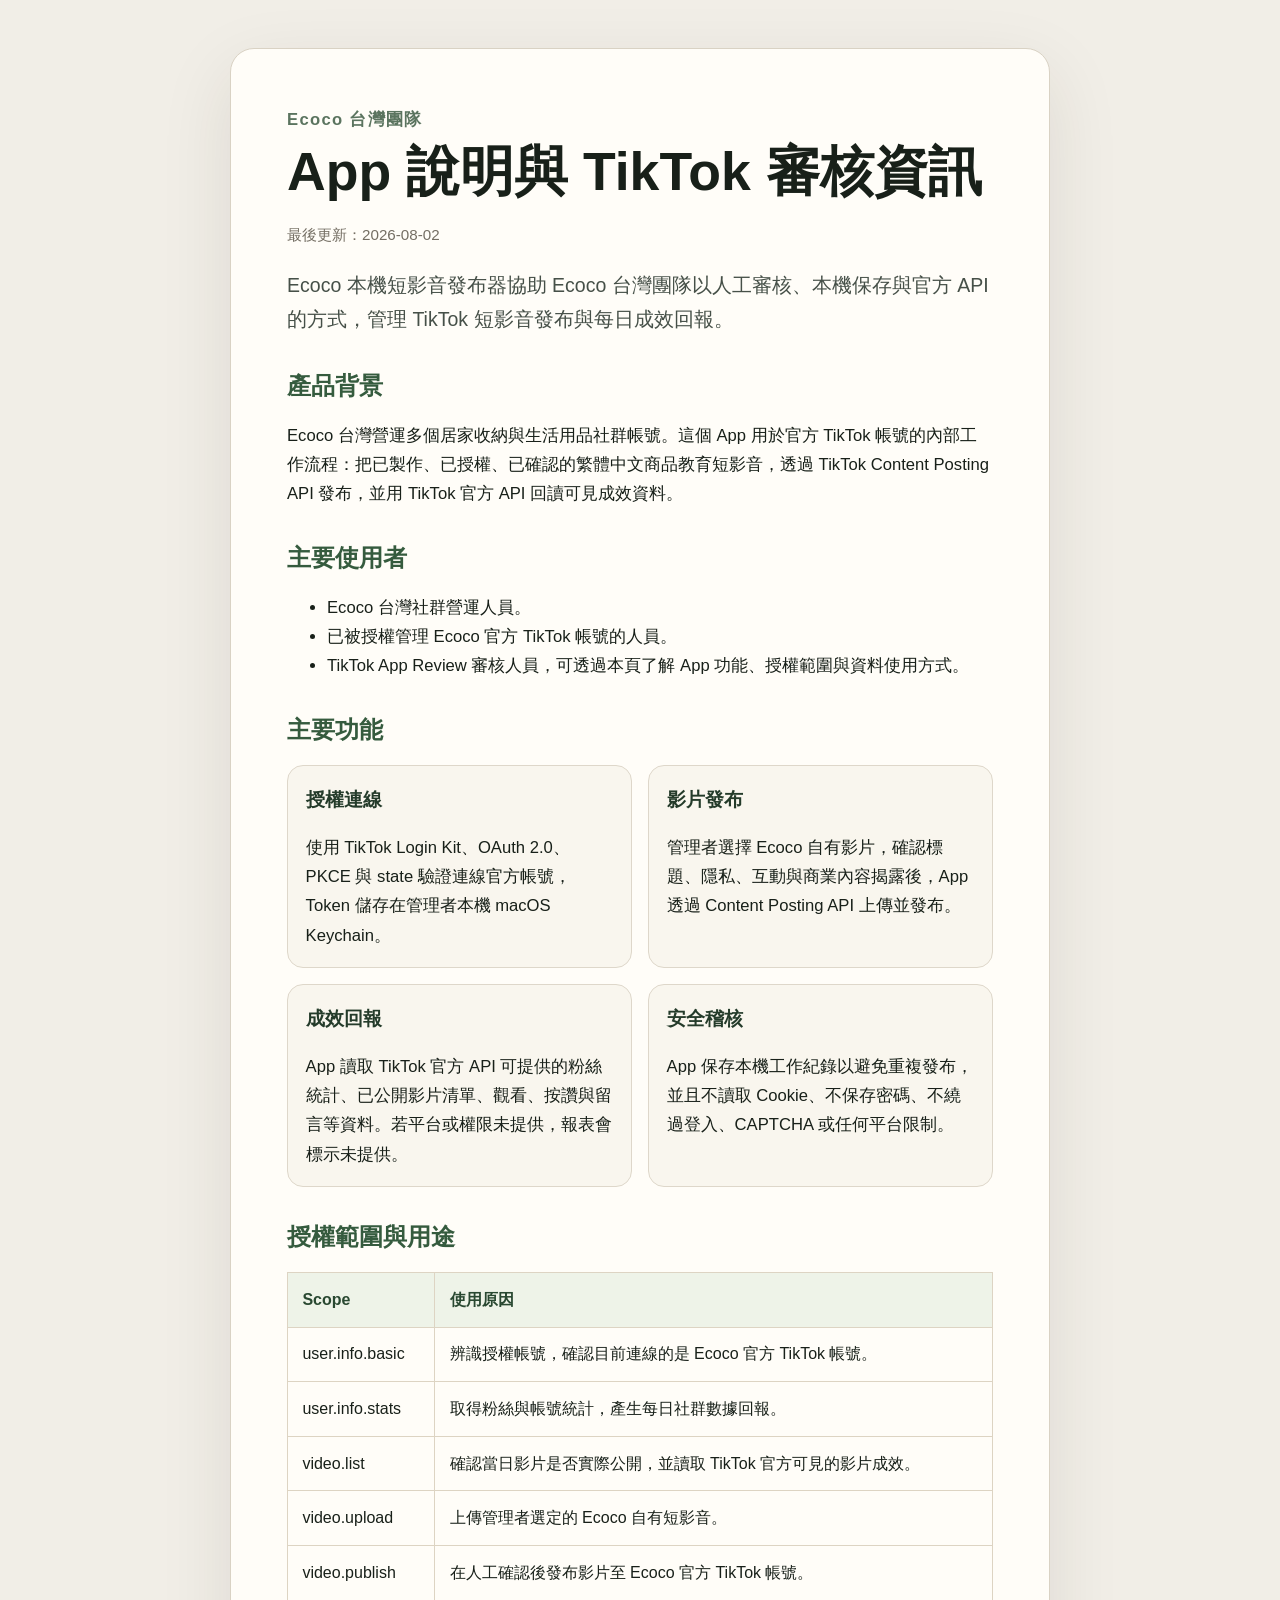
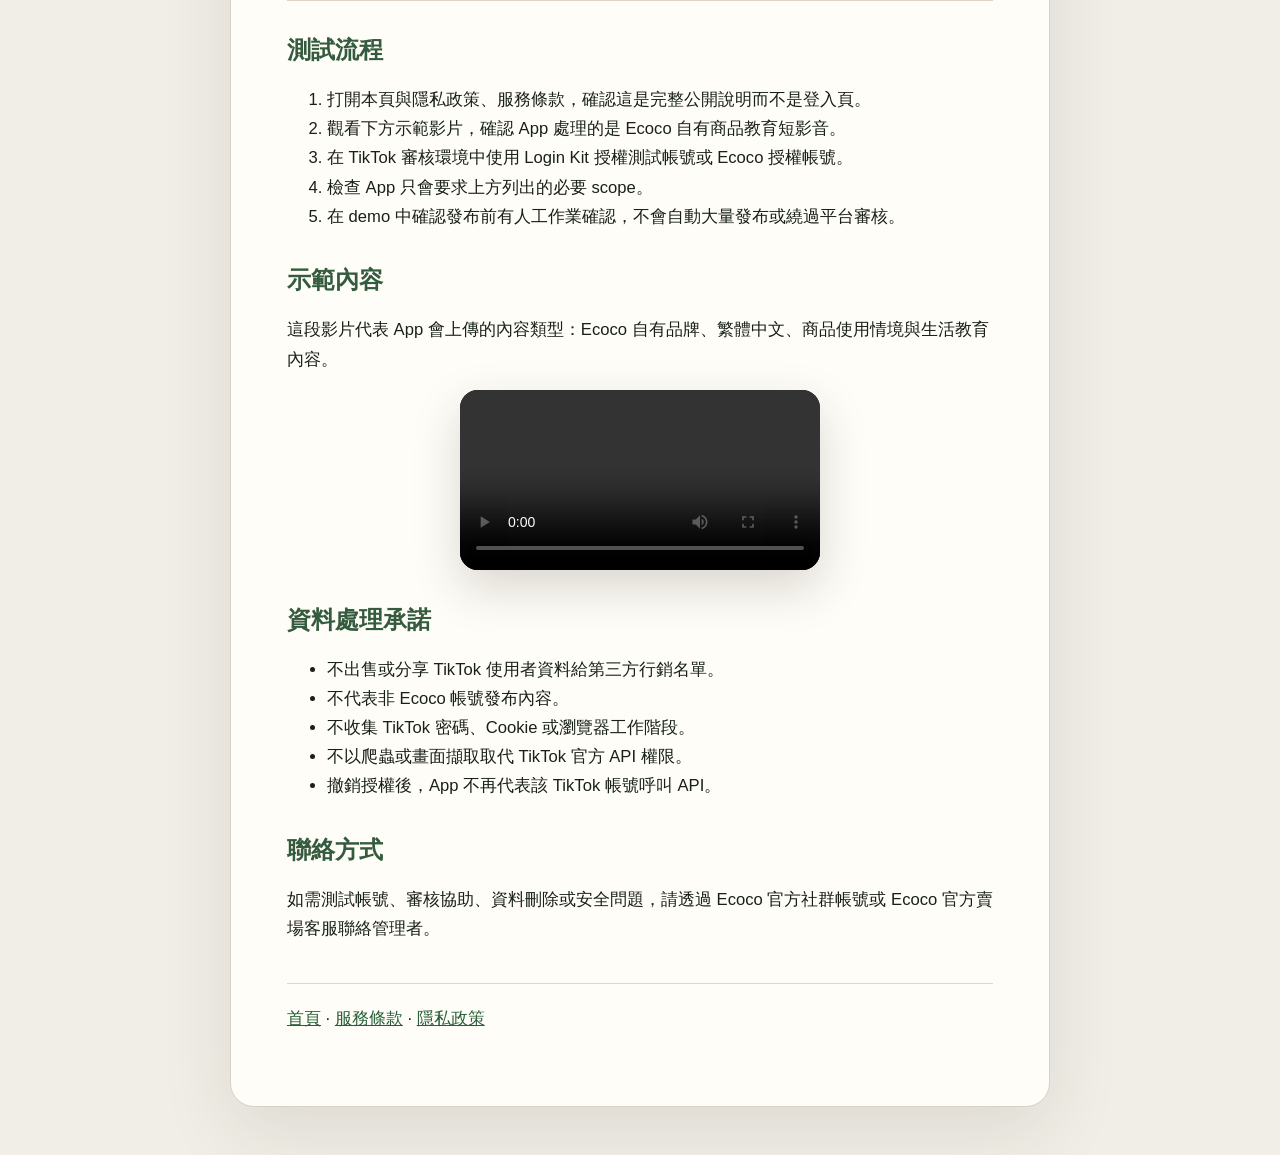
==== tiktok-app.html @ 6bdec1bf "Expand TikTok review website" ====
<!doctype html>
<html lang="zh-Hant">
<head>
  <meta charset="utf-8">
  <meta name="viewport" content="width=device-width, initial-scale=1">
  <title>Ecoco 本機短影音發布器｜App 說明</title>
  <link rel="stylesheet" href="legal.css">
</head>
<body>
  <main>
    <p class="eyebrow">Ecoco 台灣團隊</p>
    <h1>App 說明與 TikTok 審核資訊</h1>
    <p class="updated">最後更新：2026-08-02</p>
    <p class="lead">Ecoco 本機短影音發布器協助 Ecoco 台灣團隊以人工審核、本機保存與官方 API 的方式，管理 TikTok 短影音發布與每日成效回報。</p>

    <h2>產品背景</h2>
    <p>Ecoco 台灣營運多個居家收納與生活用品社群帳號。這個 App 用於官方 TikTok 帳號的內部工作流程：把已製作、已授權、已確認的繁體中文商品教育短影音，透過 TikTok Content Posting API 發布，並用 TikTok 官方 API 回讀可見成效資料。</p>

    <h2>主要使用者</h2>
    <ul>
      <li>Ecoco 台灣社群營運人員。</li>
      <li>已被授權管理 Ecoco 官方 TikTok 帳號的人員。</li>
      <li>TikTok App Review 審核人員，可透過本頁了解 App 功能、授權範圍與資料使用方式。</li>
    </ul>

    <h2>主要功能</h2>
    <div class="grid">
      <section class="card">
        <h3>授權連線</h3>
        <p>使用 TikTok Login Kit、OAuth 2.0、PKCE 與 state 驗證連線官方帳號，Token 儲存在管理者本機 macOS Keychain。</p>
      </section>
      <section class="card">
        <h3>影片發布</h3>
        <p>管理者選擇 Ecoco 自有影片，確認標題、隱私、互動與商業內容揭露後，App 透過 Content Posting API 上傳並發布。</p>
      </section>
      <section class="card">
        <h3>成效回報</h3>
        <p>App 讀取 TikTok 官方 API 可提供的粉絲統計、已公開影片清單、觀看、按讚與留言等資料。若平台或權限未提供，報表會標示未提供。</p>
      </section>
      <section class="card">
        <h3>安全稽核</h3>
        <p>App 保存本機工作紀錄以避免重複發布，並且不讀取 Cookie、不保存密碼、不繞過登入、CAPTCHA 或任何平台限制。</p>
      </section>
    </div>

    <h2>授權範圍與用途</h2>
    <table>
      <thead>
        <tr>
          <th>Scope</th>
          <th>使用原因</th>
        </tr>
      </thead>
      <tbody>
        <tr><td>user.info.basic</td><td>辨識授權帳號，確認目前連線的是 Ecoco 官方 TikTok 帳號。</td></tr>
        <tr><td>user.info.stats</td><td>取得粉絲與帳號統計，產生每日社群數據回報。</td></tr>
        <tr><td>video.list</td><td>確認當日影片是否實際公開，並讀取 TikTok 官方可見的影片成效。</td></tr>
        <tr><td>video.upload</td><td>上傳管理者選定的 Ecoco 自有短影音。</td></tr>
        <tr><td>video.publish</td><td>在人工確認後發布影片至 Ecoco 官方 TikTok 帳號。</td></tr>
      </tbody>
    </table>

    <h2>測試流程</h2>
    <ol>
      <li>打開本頁與隱私政策、服務條款，確認這是完整公開說明而不是登入頁。</li>
      <li>觀看下方示範影片，確認 App 處理的是 Ecoco 自有商品教育短影音。</li>
      <li>在 TikTok 審核環境中使用 Login Kit 授權測試帳號或 Ecoco 授權帳號。</li>
      <li>檢查 App 只會要求上方列出的必要 scope。</li>
      <li>在 demo 中確認發布前有人工作業確認，不會自動大量發布或繞過平台審核。</li>
    </ol>

    <h2>示範內容</h2>
    <p>這段影片代表 App 會上傳的內容類型：Ecoco 自有品牌、繁體中文、商品使用情境與生活教育內容。</p>
    <video class="demo-video" controls playsinline preload="metadata" src="media/E24235_traditional_9x16.mp4"></video>

    <h2>資料處理承諾</h2>
    <ul>
      <li>不出售或分享 TikTok 使用者資料給第三方行銷名單。</li>
      <li>不代表非 Ecoco 帳號發布內容。</li>
      <li>不收集 TikTok 密碼、Cookie 或瀏覽器工作階段。</li>
      <li>不以爬蟲或畫面擷取取代 TikTok 官方 API 權限。</li>
      <li>撤銷授權後，App 不再代表該 TikTok 帳號呼叫 API。</li>
    </ul>

    <h2>聯絡方式</h2>
    <p>如需測試帳號、審核協助、資料刪除或安全問題，請透過 Ecoco 官方社群帳號或 Ecoco 官方賣場客服聯絡管理者。</p>

    <p class="footer"><a href="index.html">首頁</a> · <a href="tiktok-terms.html">服務條款</a> · <a href="tiktok-privacy-policy.html">隱私政策</a></p>
  </main>
</body>
</html>
---- legal.css ----
:root {
  color: #182019;
  background: #f1eee7;
  font-family: -apple-system, BlinkMacSystemFont, "PingFang TC", "Noto Sans TC", sans-serif;
  line-height: 1.75;
}

* { box-sizing: border-box; }

body {
  margin: 0;
  padding: 48px 20px;
}

main {
  max-width: 820px;
  margin: 0 auto;
  padding: clamp(28px, 6vw, 56px);
  background: #fffdf8;
  border: 1px solid #d9d2c4;
  border-radius: 24px;
  box-shadow: 0 24px 72px rgba(45, 39, 28, .10);
}

h1, h2 { line-height: 1.3; }
h1 { margin: .2rem 0; font-size: clamp(2rem, 5vw, 3.35rem); }
h2 { margin-top: 2.1rem; color: #355b3e; }
h3 { margin: 0 0 .35rem; color: #243b2a; }
p, li { font-size: 1.04rem; }
a { color: #285f38; }
table { width: 100%; border-collapse: collapse; margin: 1rem 0 1.5rem; overflow-wrap: anywhere; }
th, td { padding: .8rem .9rem; border: 1px solid #ddd4c3; text-align: left; vertical-align: top; }
th { background: #eef3e8; color: #294831; }
.eyebrow { margin: 0; color: #5b745f; font-weight: 700; letter-spacing: .08em; }
.updated { color: #746e63; font-size: .95rem; }
.lead { font-size: 1.22rem; color: #465048; }
.panel {
  margin: 2rem 0;
  padding: 1.25rem 1.4rem;
  background: #f6f1e6;
  border: 1px solid #ded2bd;
  border-radius: 18px;
}
.panel h2 { margin-top: 0; }
.grid {
  display: grid;
  grid-template-columns: repeat(2, minmax(0, 1fr));
  gap: 1rem;
}
.card {
  padding: 1.1rem;
  background: #f9f6ee;
  border: 1px solid #ded7ca;
  border-radius: 16px;
}
.card p { margin-bottom: 0; }
.demo-video {
  display: block;
  width: min(100%, 360px);
  max-height: 640px;
  margin: 1rem auto;
  background: #111;
  border-radius: 18px;
  box-shadow: 0 18px 48px rgba(45, 39, 28, .18);
}
.footer { margin-top: 2.5rem; padding-top: 1.25rem; border-top: 1px solid #ded7ca; }

@media (max-width: 720px) {
  body { padding: 24px 12px; }
  .grid { grid-template-columns: 1fr; }
  th, td { padding: .7rem; }
}
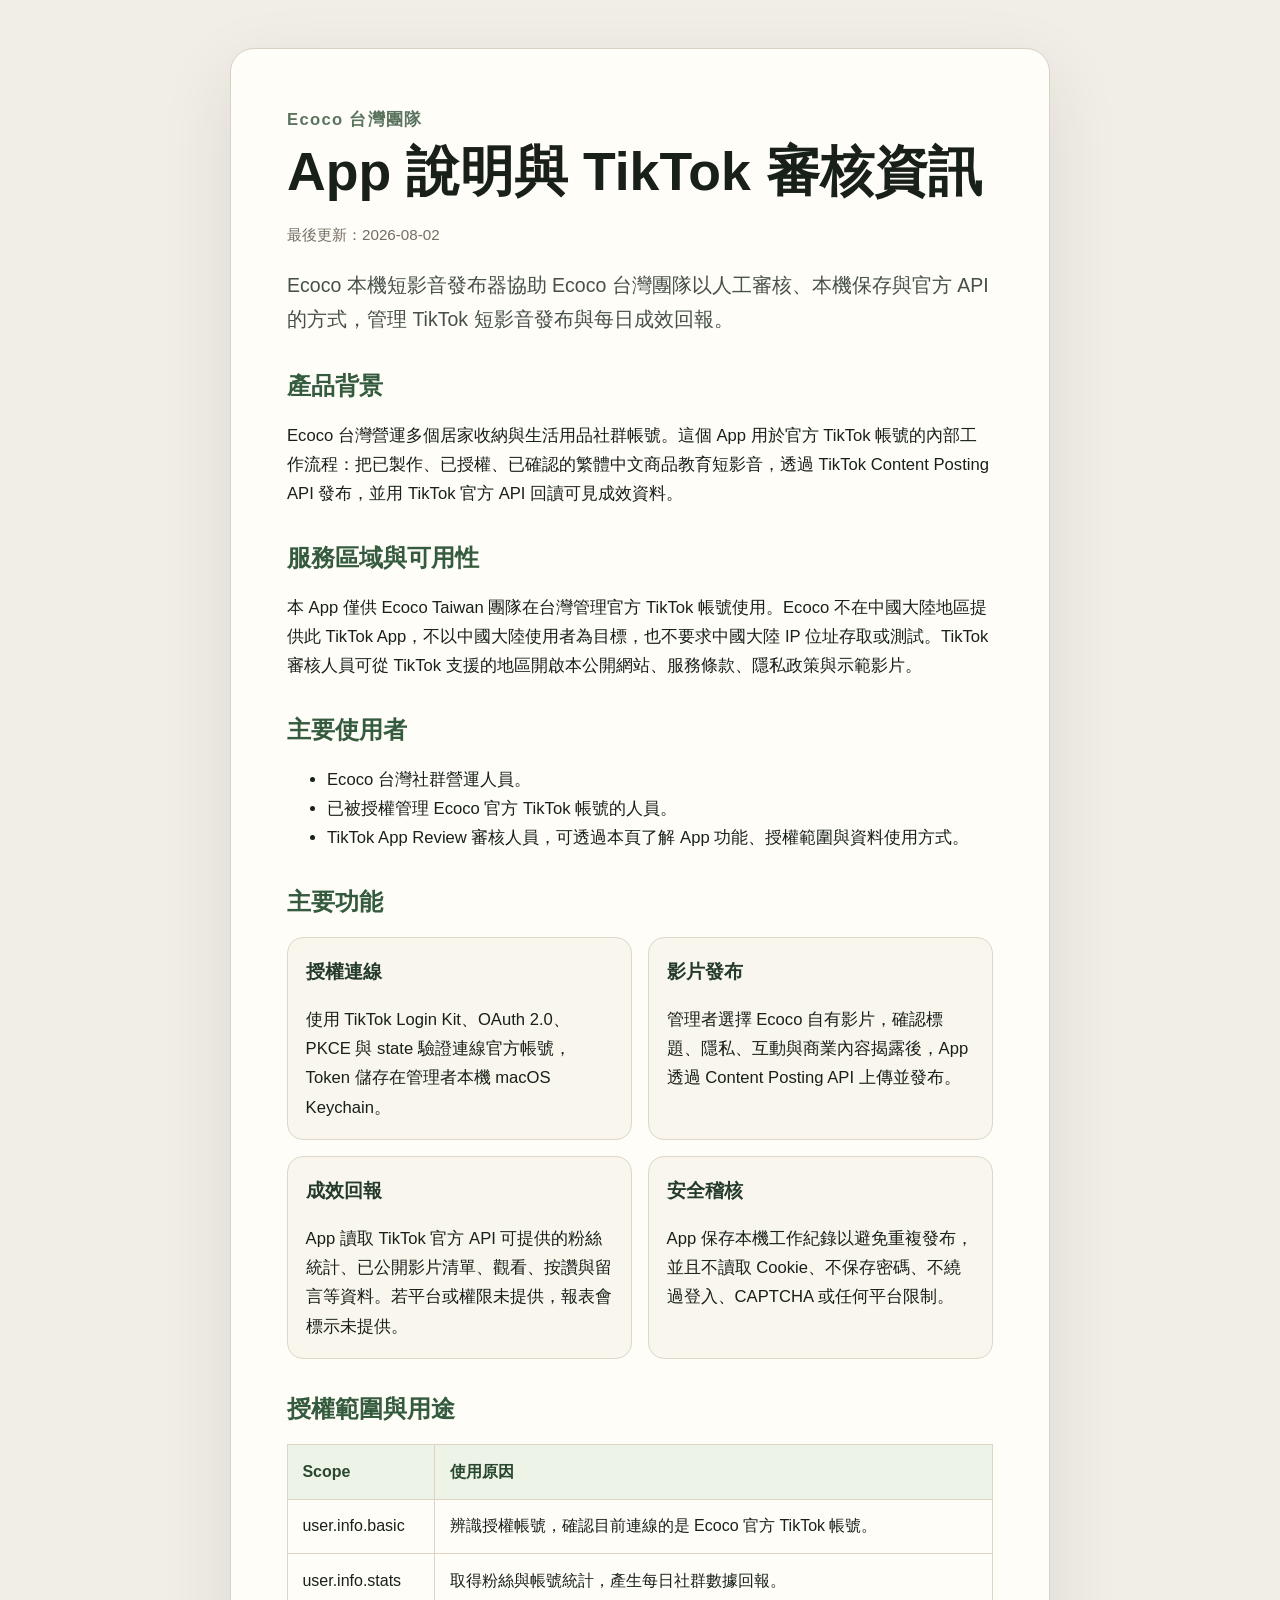
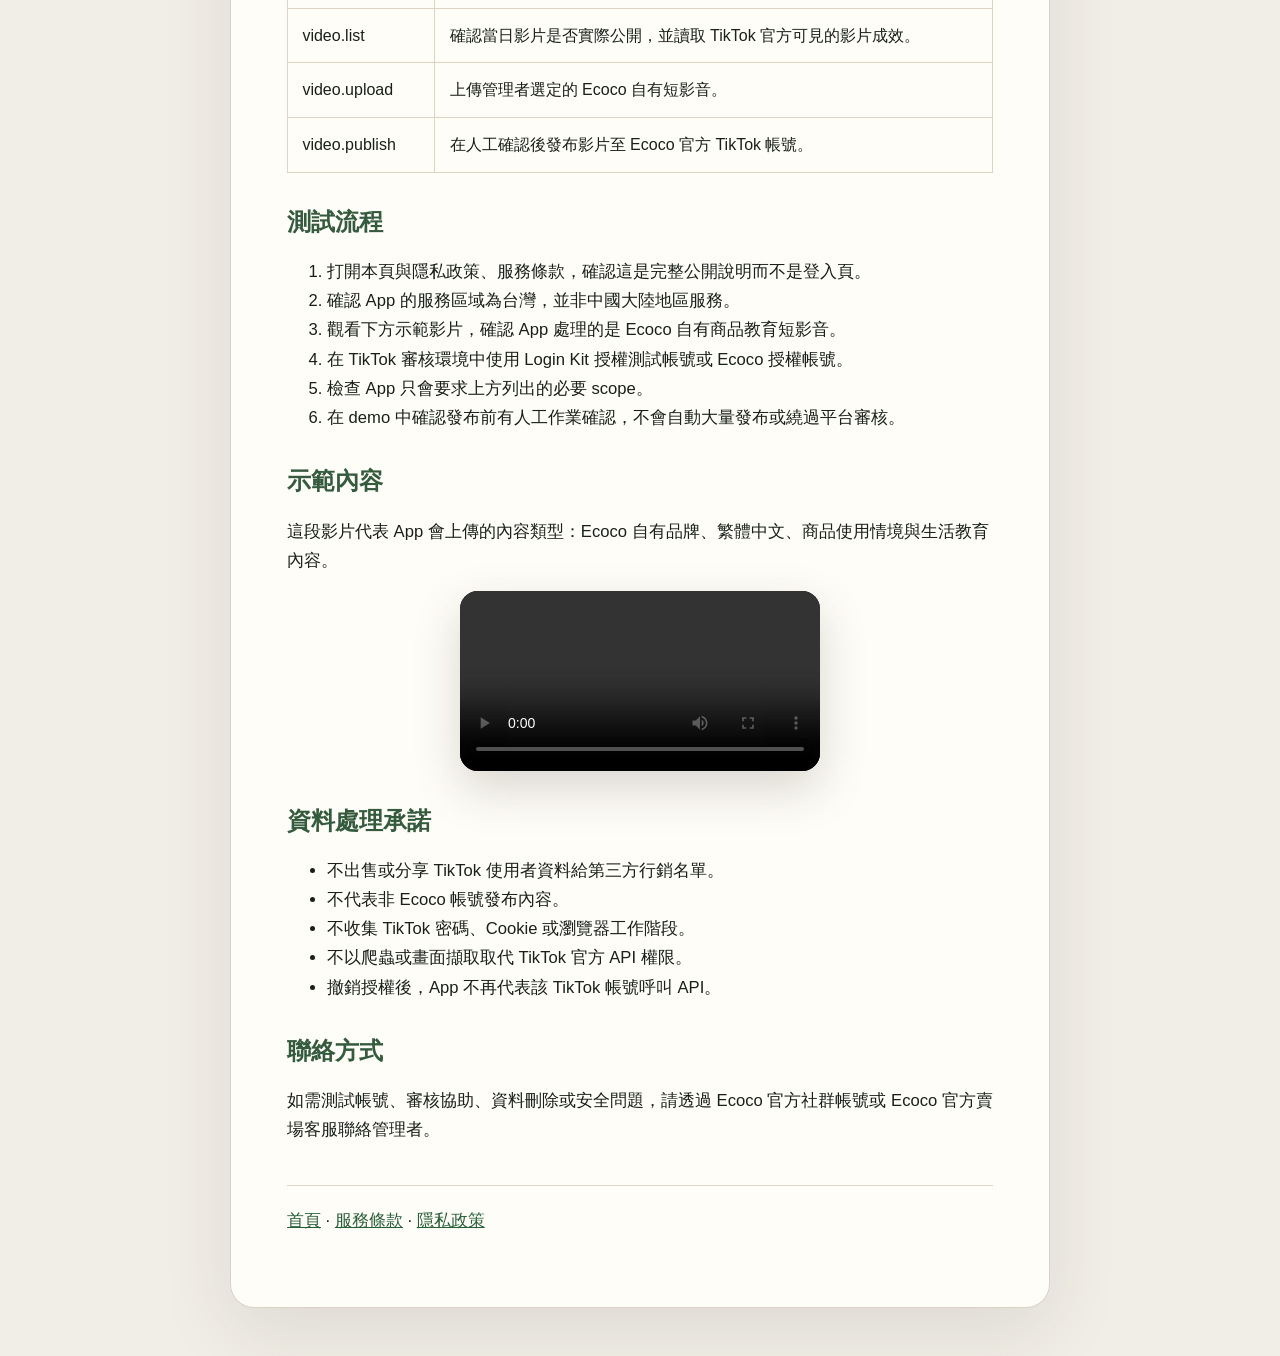
==== commit 0c845621: "Clarify TikTok Taiwan service region" ====
--- a/tiktok-app.html
+++ b/tiktok-app.html
@@ -15,6 +15,9 @@
 
     <h2>產品背景</h2>
     <p>Ecoco 台灣營運多個居家收納與生活用品社群帳號。這個 App 用於官方 TikTok 帳號的內部工作流程：把已製作、已授權、已確認的繁體中文商品教育短影音，透過 TikTok Content Posting API 發布，並用 TikTok 官方 API 回讀可見成效資料。</p>
+
+    <h2>服務區域與可用性</h2>
+    <p>本 App 僅供 Ecoco Taiwan 團隊在台灣管理官方 TikTok 帳號使用。Ecoco 不在中國大陸地區提供此 TikTok App，不以中國大陸使用者為目標，也不要求中國大陸 IP 位址存取或測試。TikTok 審核人員可從 TikTok 支援的地區開啟本公開網站、服務條款、隱私政策與示範影片。</p>
 
     <h2>主要使用者</h2>
     <ul>
@@ -63,6 +66,7 @@
     <h2>測試流程</h2>
     <ol>
       <li>打開本頁與隱私政策、服務條款，確認這是完整公開說明而不是登入頁。</li>
+      <li>確認 App 的服務區域為台灣，並非中國大陸地區服務。</li>
       <li>觀看下方示範影片，確認 App 處理的是 Ecoco 自有商品教育短影音。</li>
       <li>在 TikTok 審核環境中使用 Login Kit 授權測試帳號或 Ecoco 授權帳號。</li>
       <li>檢查 App 只會要求上方列出的必要 scope。</li>
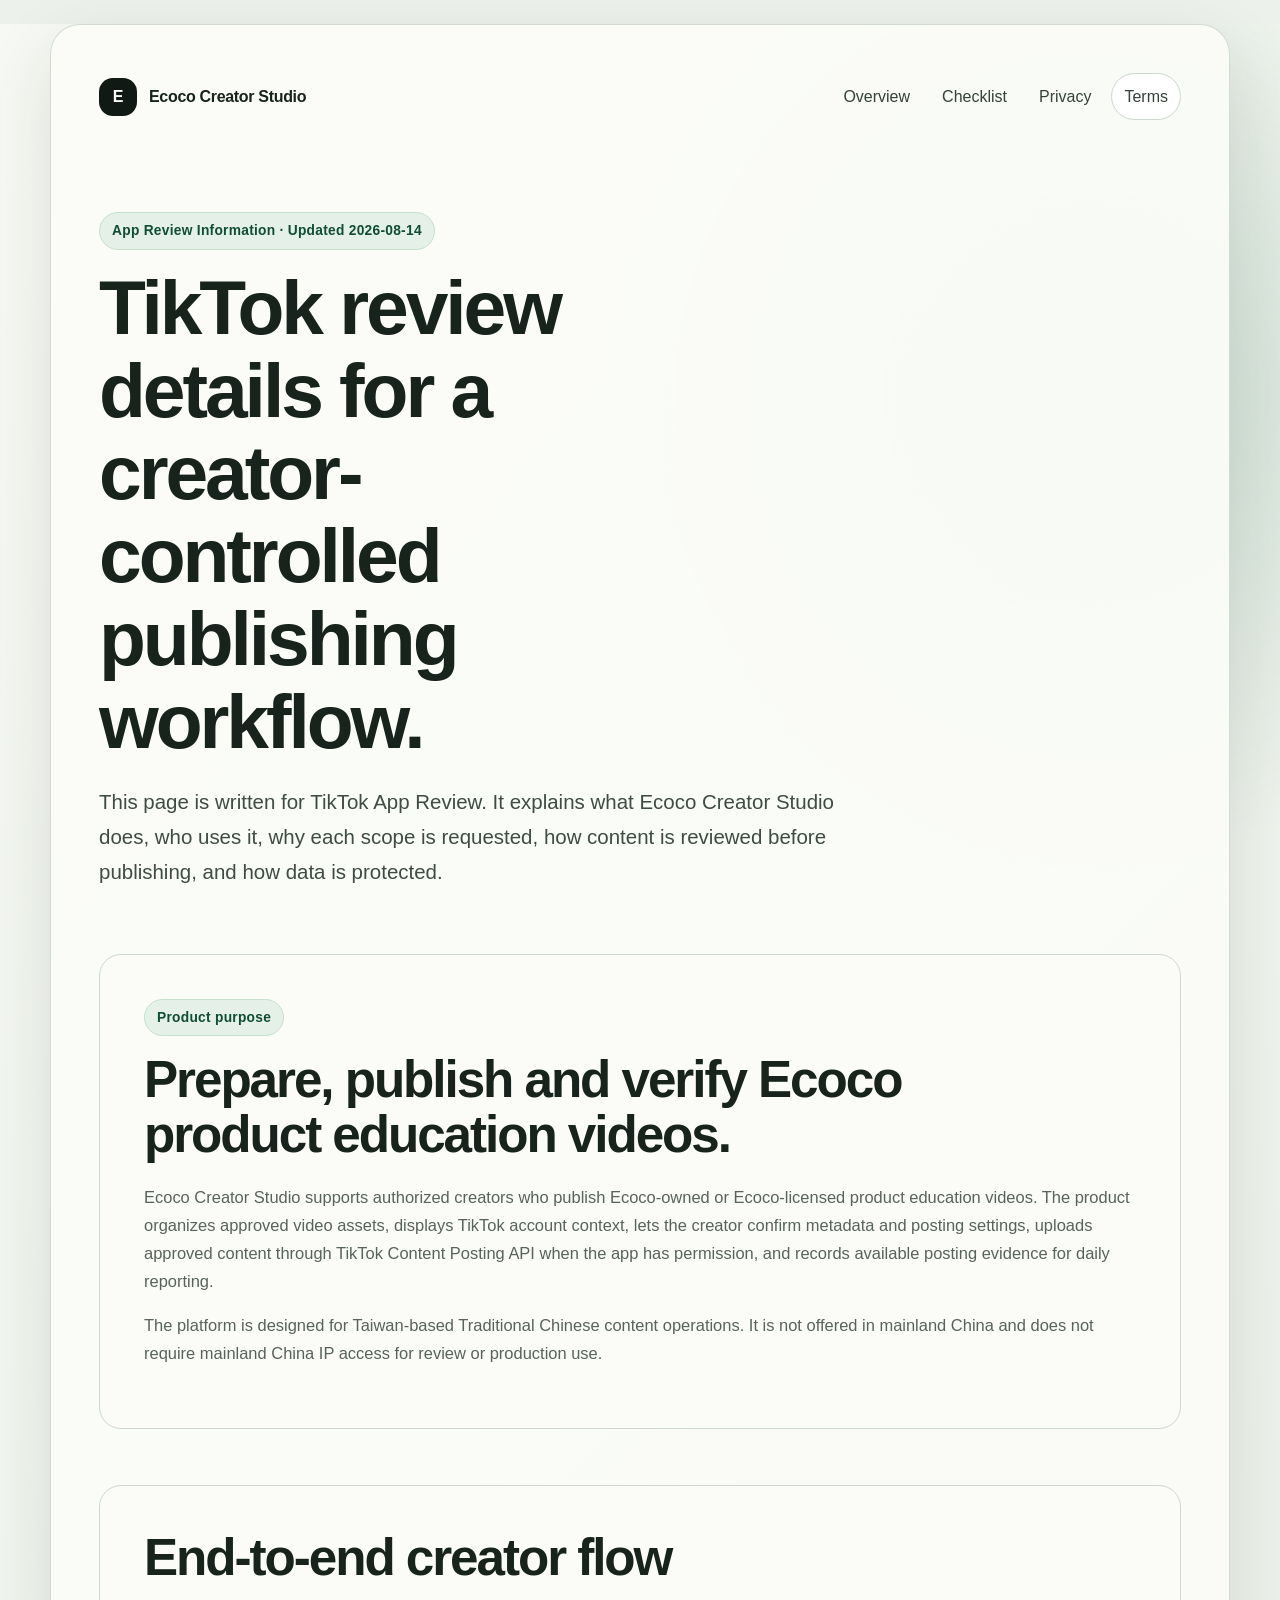
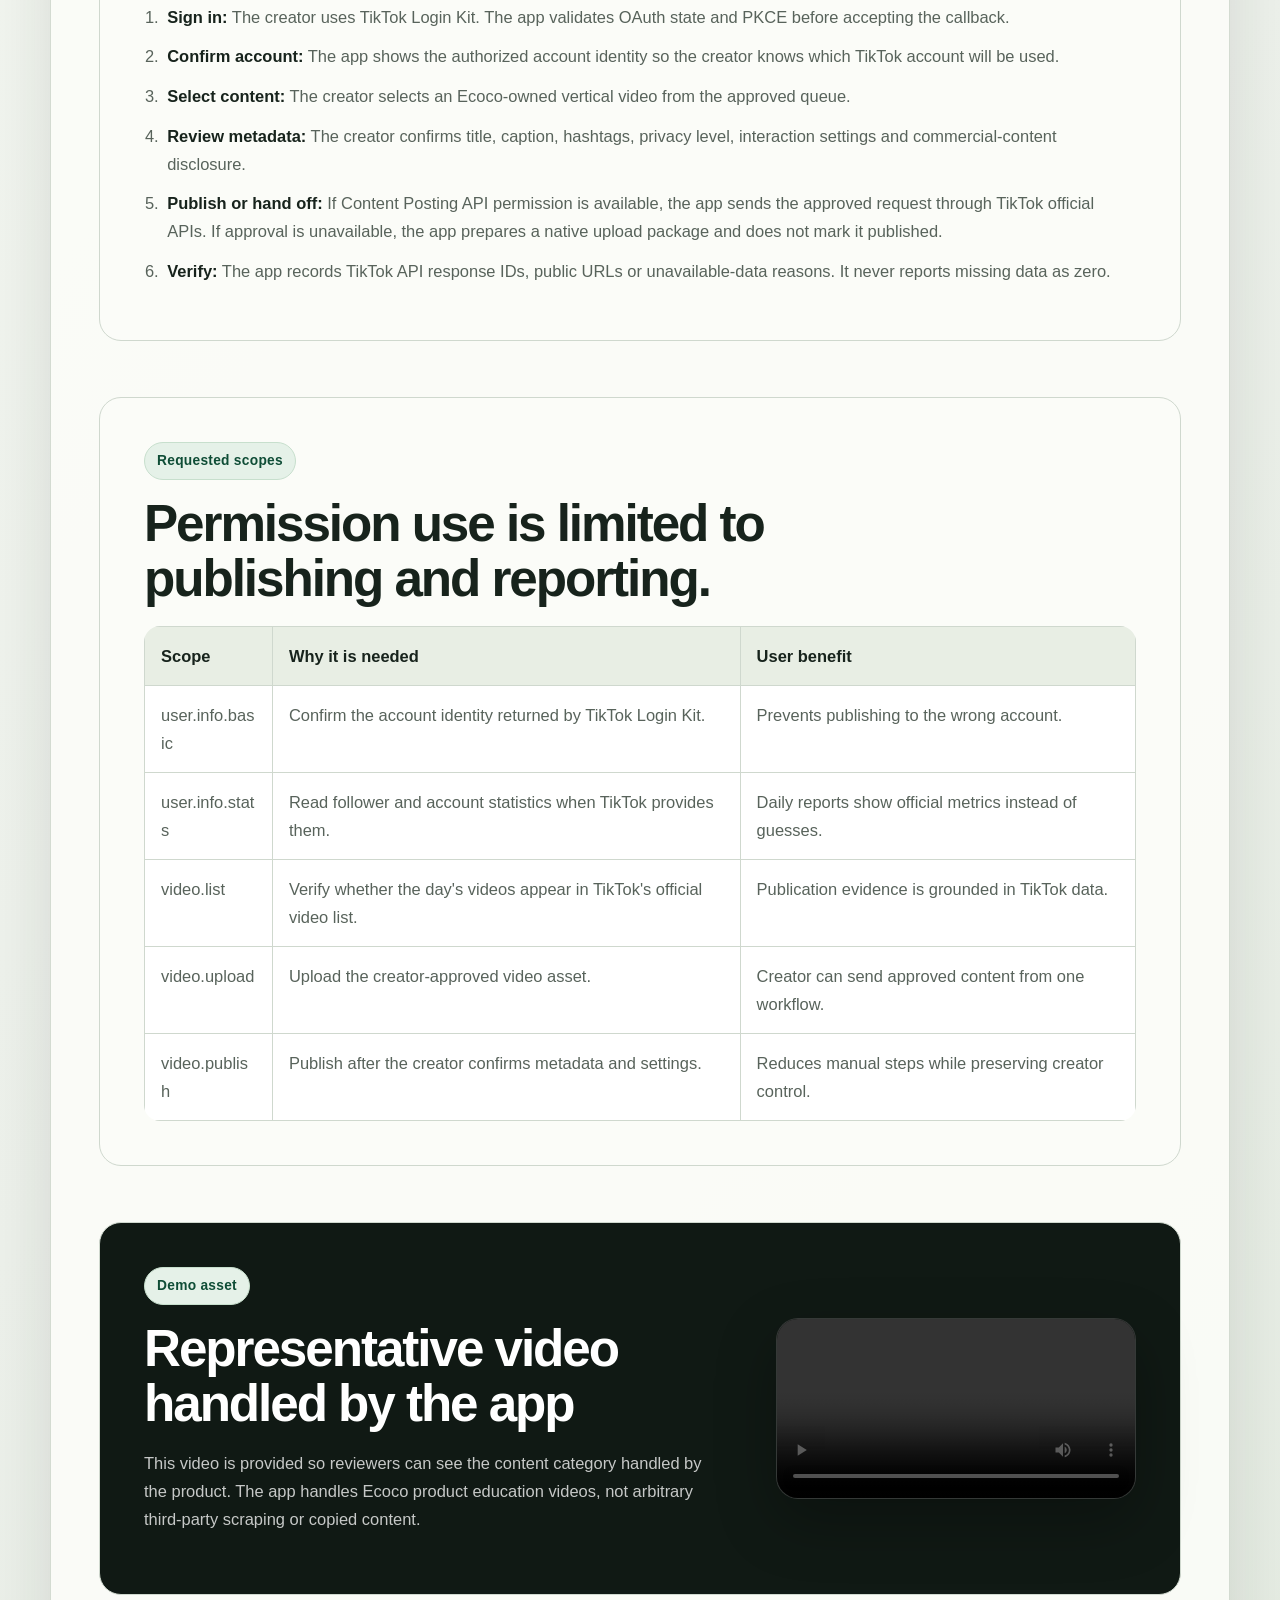
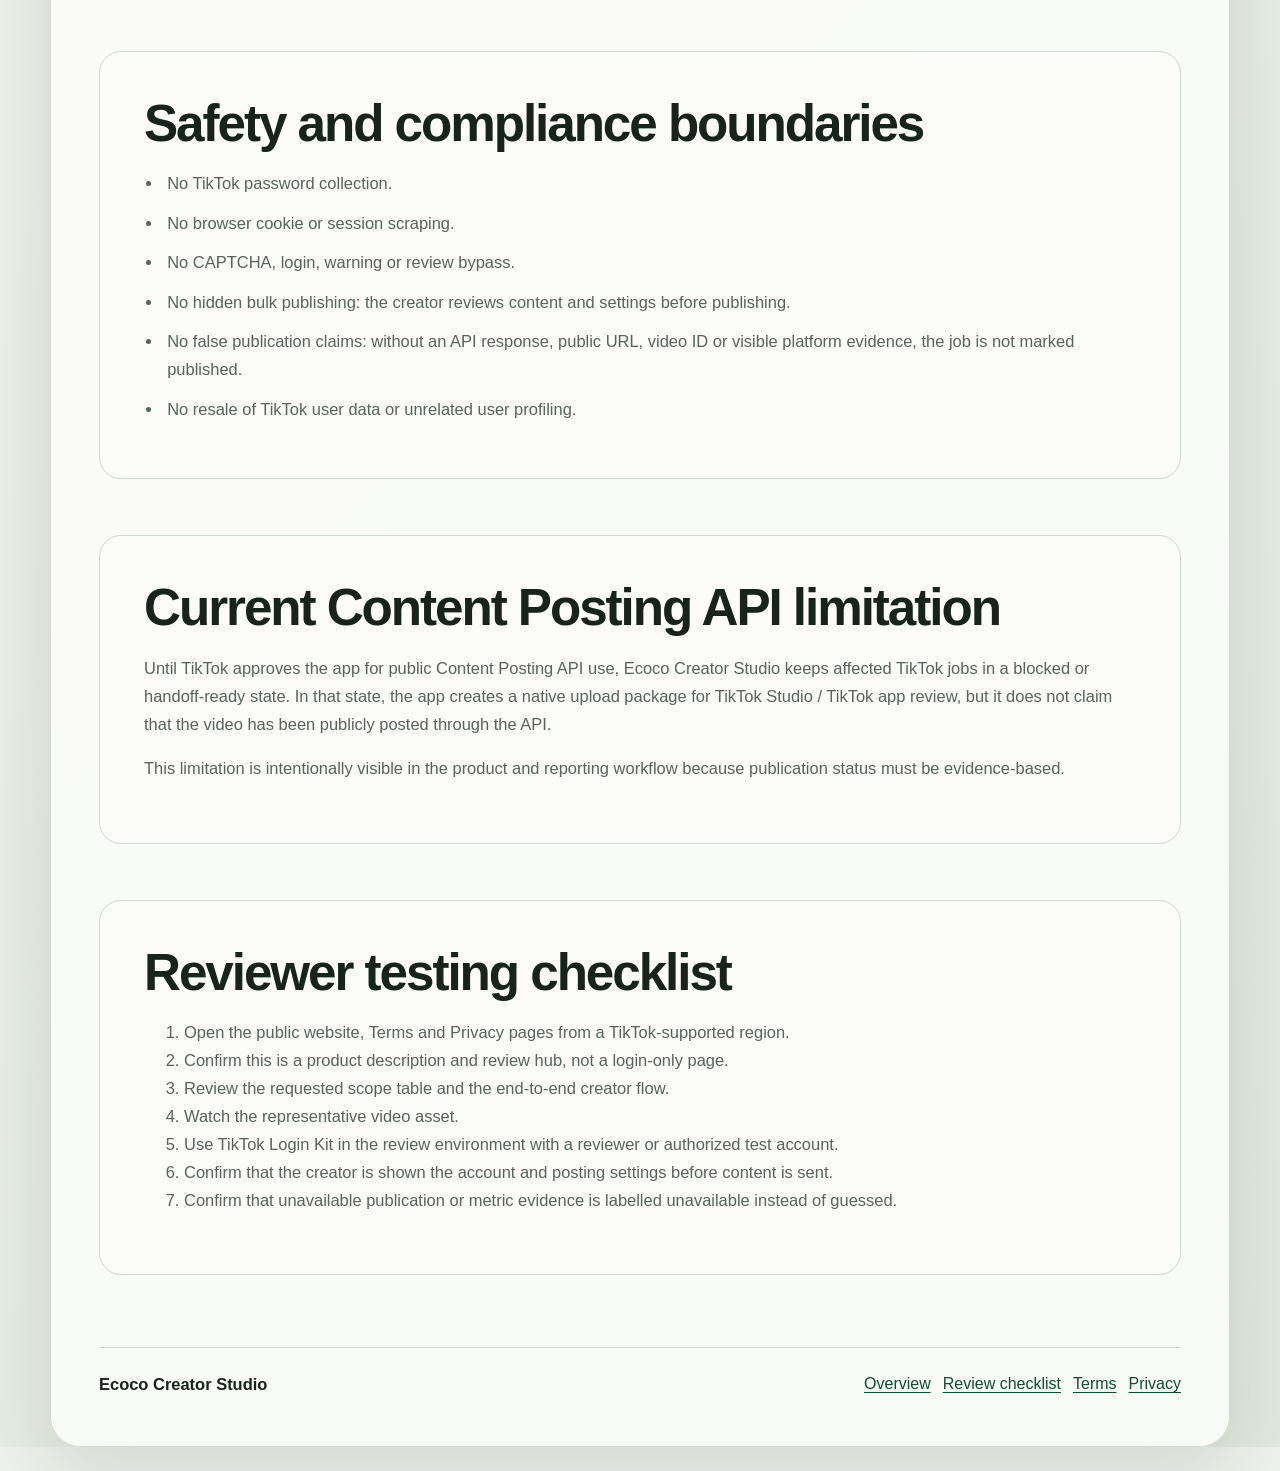
==== commit 98342563: "Upgrade TikTok app review website" ====
--- a/tiktok-app.html
+++ b/tiktok-app.html
@@ -3,93 +3,121 @@
 <head>
   <meta charset="utf-8">
   <meta name="viewport" content="width=device-width, initial-scale=1">
-  <title>Ecoco 本機短影音發布器｜App 說明</title>
+  <meta name="description" content="TikTok App Review information for Ecoco Creator Studio, including scope usage, publishing flow, safety boundaries and testing instructions.">
+  <title>Ecoco Creator Studio｜TikTok App Review Details</title>
   <link rel="stylesheet" href="legal.css">
 </head>
 <body>
-  <main>
-    <p class="eyebrow">Ecoco 台灣團隊</p>
-    <h1>App 說明與 TikTok 審核資訊</h1>
-    <p class="updated">最後更新：2026-08-02</p>
-    <p class="lead">Ecoco 本機短影音發布器協助 Ecoco 台灣團隊以人工審核、本機保存與官方 API 的方式，管理 TikTok 短影音發布與每日成效回報。</p>
+  <main class="site-shell">
+    <nav class="topbar" aria-label="主要導覽">
+      <a class="brand" href="index.html"><span class="brand-mark">E</span><span>Ecoco Creator Studio</span></a>
+      <div class="nav-links">
+        <a href="index.html">Overview</a>
+        <a href="review-checklist.html">Checklist</a>
+        <a href="tiktok-privacy-policy.html">Privacy</a>
+        <a class="nav-cta" href="tiktok-terms.html">Terms</a>
+      </div>
+    </nav>
 
-    <h2>產品背景</h2>
-    <p>Ecoco 台灣營運多個居家收納與生活用品社群帳號。這個 App 用於官方 TikTok 帳號的內部工作流程：把已製作、已授權、已確認的繁體中文商品教育短影音，透過 TikTok Content Posting API 發布，並用 TikTok 官方 API 回讀可見成效資料。</p>
+    <section class="page-header">
+      <p class="status-pill">App Review Information · Updated 2026-08-14</p>
+      <h1>TikTok review details for a creator-controlled publishing workflow.</h1>
+      <p class="lead">This page is written for TikTok App Review. It explains what Ecoco Creator Studio does, who uses it, why each scope is requested, how content is reviewed before publishing, and how data is protected.</p>
+    </section>
 
-    <h2>服務區域與可用性</h2>
-    <p>本 App 僅供 Ecoco Taiwan 團隊在台灣管理官方 TikTok 帳號使用。Ecoco 不在中國大陸地區提供此 TikTok App，不以中國大陸使用者為目標，也不要求中國大陸 IP 位址存取或測試。TikTok 審核人員可從 TikTok 支援的地區開啟本公開網站、服務條款、隱私政策與示範影片。</p>
+    <section class="section-block">
+      <div class="section-heading">
+        <p class="label">Product purpose</p>
+        <h2>Prepare, publish and verify Ecoco product education videos.</h2>
+      </div>
+      <p>Ecoco Creator Studio supports authorized creators who publish Ecoco-owned or Ecoco-licensed product education videos. The product organizes approved video assets, displays TikTok account context, lets the creator confirm metadata and posting settings, uploads approved content through TikTok Content Posting API when the app has permission, and records available posting evidence for daily reporting.</p>
+      <p>The platform is designed for Taiwan-based Traditional Chinese content operations. It is not offered in mainland China and does not require mainland China IP access for review or production use.</p>
+    </section>
 
-    <h2>主要使用者</h2>
-    <ul>
-      <li>Ecoco 台灣社群營運人員。</li>
-      <li>已被授權管理 Ecoco 官方 TikTok 帳號的人員。</li>
-      <li>TikTok App Review 審核人員，可透過本頁了解 App 功能、授權範圍與資料使用方式。</li>
-    </ul>
+    <section class="section-block">
+      <h2>End-to-end creator flow</h2>
+      <ol class="timeline-list">
+        <li><strong>Sign in:</strong> The creator uses TikTok Login Kit. The app validates OAuth state and PKCE before accepting the callback.</li>
+        <li><strong>Confirm account:</strong> The app shows the authorized account identity so the creator knows which TikTok account will be used.</li>
+        <li><strong>Select content:</strong> The creator selects an Ecoco-owned vertical video from the approved queue.</li>
+        <li><strong>Review metadata:</strong> The creator confirms title, caption, hashtags, privacy level, interaction settings and commercial-content disclosure.</li>
+        <li><strong>Publish or hand off:</strong> If Content Posting API permission is available, the app sends the approved request through TikTok official APIs. If approval is unavailable, the app prepares a native upload package and does not mark it published.</li>
+        <li><strong>Verify:</strong> The app records TikTok API response IDs, public URLs or unavailable-data reasons. It never reports missing data as zero.</li>
+      </ol>
+    </section>
 
-    <h2>主要功能</h2>
-    <div class="grid">
-      <section class="card">
-        <h3>授權連線</h3>
-        <p>使用 TikTok Login Kit、OAuth 2.0、PKCE 與 state 驗證連線官方帳號，Token 儲存在管理者本機 macOS Keychain。</p>
-      </section>
-      <section class="card">
-        <h3>影片發布</h3>
-        <p>管理者選擇 Ecoco 自有影片，確認標題、隱私、互動與商業內容揭露後，App 透過 Content Posting API 上傳並發布。</p>
-      </section>
-      <section class="card">
-        <h3>成效回報</h3>
-        <p>App 讀取 TikTok 官方 API 可提供的粉絲統計、已公開影片清單、觀看、按讚與留言等資料。若平台或權限未提供，報表會標示未提供。</p>
-      </section>
-      <section class="card">
-        <h3>安全稽核</h3>
-        <p>App 保存本機工作紀錄以避免重複發布，並且不讀取 Cookie、不保存密碼、不繞過登入、CAPTCHA 或任何平台限制。</p>
-      </section>
-    </div>
+    <section class="section-block">
+      <div class="section-heading">
+        <p class="label">Requested scopes</p>
+        <h2>Permission use is limited to publishing and reporting.</h2>
+      </div>
+      <table>
+        <thead>
+          <tr>
+            <th>Scope</th>
+            <th>Why it is needed</th>
+            <th>User benefit</th>
+          </tr>
+        </thead>
+        <tbody>
+          <tr><td>user.info.basic</td><td>Confirm the account identity returned by TikTok Login Kit.</td><td>Prevents publishing to the wrong account.</td></tr>
+          <tr><td>user.info.stats</td><td>Read follower and account statistics when TikTok provides them.</td><td>Daily reports show official metrics instead of guesses.</td></tr>
+          <tr><td>video.list</td><td>Verify whether the day's videos appear in TikTok's official video list.</td><td>Publication evidence is grounded in TikTok data.</td></tr>
+          <tr><td>video.upload</td><td>Upload the creator-approved video asset.</td><td>Creator can send approved content from one workflow.</td></tr>
+          <tr><td>video.publish</td><td>Publish after the creator confirms metadata and settings.</td><td>Reduces manual steps while preserving creator control.</td></tr>
+        </tbody>
+      </table>
+    </section>
 
-    <h2>授權範圍與用途</h2>
-    <table>
-      <thead>
-        <tr>
-          <th>Scope</th>
-          <th>使用原因</th>
-        </tr>
-      </thead>
-      <tbody>
-        <tr><td>user.info.basic</td><td>辨識授權帳號，確認目前連線的是 Ecoco 官方 TikTok 帳號。</td></tr>
-        <tr><td>user.info.stats</td><td>取得粉絲與帳號統計，產生每日社群數據回報。</td></tr>
-        <tr><td>video.list</td><td>確認當日影片是否實際公開，並讀取 TikTok 官方可見的影片成效。</td></tr>
-        <tr><td>video.upload</td><td>上傳管理者選定的 Ecoco 自有短影音。</td></tr>
-        <tr><td>video.publish</td><td>在人工確認後發布影片至 Ecoco 官方 TikTok 帳號。</td></tr>
-      </tbody>
-    </table>
+    <section class="section-block visual-demo">
+      <div>
+        <p class="label">Demo asset</p>
+        <h2>Representative video handled by the app</h2>
+        <p>This video is provided so reviewers can see the content category handled by the product. The app handles Ecoco product education videos, not arbitrary third-party scraping or copied content.</p>
+      </div>
+      <video class="demo-video" controls playsinline preload="metadata" src="media/E24235_traditional_9x16.mp4"></video>
+    </section>
 
-    <h2>測試流程</h2>
-    <ol>
-      <li>打開本頁與隱私政策、服務條款，確認這是完整公開說明而不是登入頁。</li>
-      <li>確認 App 的服務區域為台灣，並非中國大陸地區服務。</li>
-      <li>觀看下方示範影片，確認 App 處理的是 Ecoco 自有商品教育短影音。</li>
-      <li>在 TikTok 審核環境中使用 Login Kit 授權測試帳號或 Ecoco 授權帳號。</li>
-      <li>檢查 App 只會要求上方列出的必要 scope。</li>
-      <li>在 demo 中確認發布前有人工作業確認，不會自動大量發布或繞過平台審核。</li>
-    </ol>
+    <section class="section-block">
+      <h2>Safety and compliance boundaries</h2>
+      <ul class="check-list">
+        <li>No TikTok password collection.</li>
+        <li>No browser cookie or session scraping.</li>
+        <li>No CAPTCHA, login, warning or review bypass.</li>
+        <li>No hidden bulk publishing: the creator reviews content and settings before publishing.</li>
+        <li>No false publication claims: without an API response, public URL, video ID or visible platform evidence, the job is not marked published.</li>
+        <li>No resale of TikTok user data or unrelated user profiling.</li>
+      </ul>
+    </section>
 
-    <h2>示範內容</h2>
-    <p>這段影片代表 App 會上傳的內容類型：Ecoco 自有品牌、繁體中文、商品使用情境與生活教育內容。</p>
-    <video class="demo-video" controls playsinline preload="metadata" src="media/E24235_traditional_9x16.mp4"></video>
+    <section class="section-block">
+      <h2>Current Content Posting API limitation</h2>
+      <p>Until TikTok approves the app for public Content Posting API use, Ecoco Creator Studio keeps affected TikTok jobs in a blocked or handoff-ready state. In that state, the app creates a native upload package for TikTok Studio / TikTok app review, but it does not claim that the video has been publicly posted through the API.</p>
+      <p>This limitation is intentionally visible in the product and reporting workflow because publication status must be evidence-based.</p>
+    </section>
 
-    <h2>資料處理承諾</h2>
-    <ul>
-      <li>不出售或分享 TikTok 使用者資料給第三方行銷名單。</li>
-      <li>不代表非 Ecoco 帳號發布內容。</li>
-      <li>不收集 TikTok 密碼、Cookie 或瀏覽器工作階段。</li>
-      <li>不以爬蟲或畫面擷取取代 TikTok 官方 API 權限。</li>
-      <li>撤銷授權後，App 不再代表該 TikTok 帳號呼叫 API。</li>
-    </ul>
+    <section class="section-block">
+      <h2>Reviewer testing checklist</h2>
+      <ol>
+        <li>Open the public website, Terms and Privacy pages from a TikTok-supported region.</li>
+        <li>Confirm this is a product description and review hub, not a login-only page.</li>
+        <li>Review the requested scope table and the end-to-end creator flow.</li>
+        <li>Watch the representative video asset.</li>
+        <li>Use TikTok Login Kit in the review environment with a reviewer or authorized test account.</li>
+        <li>Confirm that the creator is shown the account and posting settings before content is sent.</li>
+        <li>Confirm that unavailable publication or metric evidence is labelled unavailable instead of guessed.</li>
+      </ol>
+    </section>
 
-    <h2>聯絡方式</h2>
-    <p>如需測試帳號、審核協助、資料刪除或安全問題，請透過 Ecoco 官方社群帳號或 Ecoco 官方賣場客服聯絡管理者。</p>
-
-    <p class="footer"><a href="index.html">首頁</a> · <a href="tiktok-terms.html">服務條款</a> · <a href="tiktok-privacy-policy.html">隱私政策</a></p>
+    <footer class="footer">
+      <p>Ecoco Creator Studio</p>
+      <div>
+        <a href="index.html">Overview</a>
+        <a href="review-checklist.html">Review checklist</a>
+        <a href="tiktok-terms.html">Terms</a>
+        <a href="tiktok-privacy-policy.html">Privacy</a>
+      </div>
+    </footer>
   </main>
 </body>
 </html>
--- a/legal.css
+++ b/legal.css
@@ -1,72 +1,441 @@
 :root {
-  color: #182019;
-  background: #f1eee7;
-  font-family: -apple-system, BlinkMacSystemFont, "PingFang TC", "Noto Sans TC", sans-serif;
-  line-height: 1.75;
+  color: #17231c;
+  background: #edf1eb;
+  font-family: ui-sans-serif, -apple-system, BlinkMacSystemFont, "PingFang TC", "Noto Sans TC", "Helvetica Neue", Arial, sans-serif;
+  line-height: 1.7;
+  font-size: 16px;
+  --ink: #17231c;
+  --muted: #58635b;
+  --line: #cfd8ce;
+  --surface: #fbfcf8;
+  --surface-2: #f3f6ef;
+  --accent: #176b4a;
+  --accent-strong: #0f4d36;
+  --dark: #101914;
+  --shadow: 0 24px 70px rgba(21, 37, 26, .12);
+  --radius: 22px;
 }
 
 * { box-sizing: border-box; }
+
+html { scroll-behavior: smooth; }
 
 body {
   margin: 0;
-  padding: 48px 20px;
-}
-
-main {
-  max-width: 820px;
-  margin: 0 auto;
-  padding: clamp(28px, 6vw, 56px);
-  background: #fffdf8;
-  border: 1px solid #d9d2c4;
-  border-radius: 24px;
-  box-shadow: 0 24px 72px rgba(45, 39, 28, .10);
-}
-
-h1, h2 { line-height: 1.3; }
-h1 { margin: .2rem 0; font-size: clamp(2rem, 5vw, 3.35rem); }
-h2 { margin-top: 2.1rem; color: #355b3e; }
-h3 { margin: 0 0 .35rem; color: #243b2a; }
-p, li { font-size: 1.04rem; }
-a { color: #285f38; }
-table { width: 100%; border-collapse: collapse; margin: 1rem 0 1.5rem; overflow-wrap: anywhere; }
-th, td { padding: .8rem .9rem; border: 1px solid #ddd4c3; text-align: left; vertical-align: top; }
-th { background: #eef3e8; color: #294831; }
-.eyebrow { margin: 0; color: #5b745f; font-weight: 700; letter-spacing: .08em; }
-.updated { color: #746e63; font-size: .95rem; }
-.lead { font-size: 1.22rem; color: #465048; }
-.panel {
-  margin: 2rem 0;
-  padding: 1.25rem 1.4rem;
-  background: #f6f1e6;
-  border: 1px solid #ded2bd;
-  border-radius: 18px;
-}
-.panel h2 { margin-top: 0; }
-.grid {
-  display: grid;
-  grid-template-columns: repeat(2, minmax(0, 1fr));
-  gap: 1rem;
-}
-.card {
-  padding: 1.1rem;
-  background: #f9f6ee;
-  border: 1px solid #ded7ca;
-  border-radius: 16px;
-}
-.card p { margin-bottom: 0; }
+  min-height: 100dvh;
+  background:
+    radial-gradient(circle at 85% 8%, rgba(23, 107, 74, .18), transparent 30rem),
+    linear-gradient(135deg, #f7faf4 0%, #edf1eb 48%, #dfe8dc 100%);
+}
+
+body::selection {
+  background: #176b4a;
+  color: white;
+}
+
+a {
+  color: var(--accent-strong);
+  text-decoration-thickness: .08em;
+  text-underline-offset: .18em;
+}
+
+a:focus-visible,
+button:focus-visible {
+  outline: 3px solid rgba(23, 107, 74, .35);
+  outline-offset: 4px;
+  border-radius: 10px;
+}
+
+.site-shell {
+  width: min(1180px, calc(100% - 32px));
+  margin: 24px auto;
+  padding: clamp(20px, 4vw, 48px);
+  background: rgba(251, 252, 248, .92);
+  border: 1px solid rgba(207, 216, 206, .9);
+  border-radius: 30px;
+  box-shadow: var(--shadow);
+}
+
+.topbar {
+  display: flex;
+  align-items: center;
+  justify-content: space-between;
+  gap: 20px;
+  margin-bottom: clamp(44px, 8vw, 92px);
+}
+
+.brand {
+  display: inline-flex;
+  align-items: center;
+  gap: 12px;
+  color: var(--ink);
+  font-weight: 760;
+  text-decoration: none;
+  letter-spacing: -.02em;
+}
+
+.brand-mark {
+  display: grid;
+  place-items: center;
+  width: 38px;
+  height: 38px;
+  color: white;
+  background: var(--dark);
+  border-radius: 14px;
+  font-weight: 820;
+}
+
+.nav-links {
+  display: flex;
+  align-items: center;
+  gap: 8px;
+  flex-wrap: wrap;
+  justify-content: flex-end;
+}
+
+.nav-links a {
+  padding: 9px 12px;
+  color: #354139;
+  text-decoration: none;
+  border-radius: 999px;
+}
+
+.nav-links a:hover { background: #e8eee4; }
+
+.nav-cta {
+  border: 1px solid var(--line);
+  background: white;
+}
+
+.split {
+  display: grid;
+  grid-template-columns: minmax(0, 1.1fr) minmax(320px, .72fr);
+  gap: clamp(28px, 5vw, 64px);
+  align-items: center;
+}
+
+.hero {
+  margin-bottom: clamp(42px, 7vw, 78px);
+}
+
+.page-header {
+  max-width: 870px;
+  margin-bottom: clamp(34px, 6vw, 64px);
+}
+
+.page-header.compact {
+  max-width: 760px;
+  margin-bottom: 36px;
+}
+
+.status-pill,
+.label {
+  display: inline-flex;
+  width: fit-content;
+  margin: 0 0 16px;
+  padding: 6px 12px;
+  color: var(--accent-strong);
+  background: #e5f1e8;
+  border: 1px solid #c7dfcd;
+  border-radius: 999px;
+  font-size: .86rem;
+  font-weight: 760;
+  letter-spacing: .02em;
+}
+
+h1,
+h2,
+h3 {
+  margin: 0;
+  color: var(--ink);
+  line-height: 1.08;
+  letter-spacing: -.04em;
+}
+
+h1 {
+  max-width: 13ch;
+  font-size: clamp(3rem, 8vw, 6.8rem);
+}
+
+.page-header h1 {
+  max-width: 14ch;
+  font-size: clamp(2.55rem, 6vw, 5.4rem);
+}
+
+h2 {
+  font-size: clamp(1.8rem, 4vw, 3.25rem);
+  margin-bottom: 18px;
+}
+
+h3 {
+  font-size: 1.15rem;
+  letter-spacing: -.02em;
+}
+
+p,
+li,
+td,
+th {
+  color: var(--muted);
+  font-size: 1.03rem;
+}
+
+.lead {
+  max-width: 65ch;
+  margin: 22px 0 0;
+  color: #3f4b43;
+  font-size: clamp(1.08rem, 2vw, 1.28rem);
+}
+
+.actions {
+  display: flex;
+  gap: 12px;
+  flex-wrap: wrap;
+  margin-top: 32px;
+}
+
+.button {
+  display: inline-flex;
+  align-items: center;
+  justify-content: center;
+  min-height: 48px;
+  padding: 0 18px;
+  border-radius: 999px;
+  text-decoration: none;
+  font-weight: 760;
+}
+
+.button.primary {
+  color: white;
+  background: var(--accent);
+  box-shadow: 0 12px 30px rgba(23, 107, 74, .24);
+}
+
+.button.primary:hover { background: var(--accent-strong); }
+
+.button.secondary {
+  color: var(--ink);
+  background: white;
+  border: 1px solid var(--line);
+}
+
+.hero-card {
+  padding: 22px;
+  background: var(--dark);
+  border-radius: var(--radius);
+  box-shadow: 0 28px 80px rgba(15, 28, 20, .22);
+}
+
+.workflow-line {
+  display: grid;
+  grid-template-columns: 42px 1fr;
+  gap: 16px;
+  padding: 18px 0;
+  border-bottom: 1px solid rgba(255, 255, 255, .14);
+}
+
+.workflow-line:last-child { border-bottom: 0; }
+
+.workflow-line span {
+  display: grid;
+  place-items: center;
+  width: 38px;
+  height: 38px;
+  color: #d7f3dc;
+  border: 1px solid rgba(215, 243, 220, .4);
+  border-radius: 14px;
+  font-weight: 800;
+}
+
+.workflow-line p {
+  margin: 0;
+  color: #c8d1ca;
+}
+
+.workflow-line strong {
+  color: white;
+}
+
+.proof-grid {
+  display: grid;
+  grid-template-columns: repeat(3, minmax(0, 1fr));
+  gap: 1px;
+  overflow: hidden;
+  margin-bottom: clamp(42px, 7vw, 78px);
+  border: 1px solid var(--line);
+  border-radius: var(--radius);
+  background: var(--line);
+}
+
+.proof-grid article {
+  padding: clamp(20px, 3vw, 34px);
+  background: var(--surface);
+}
+
+.proof-grid h2 {
+  margin-bottom: 12px;
+  font-size: 1.28rem;
+  letter-spacing: -.02em;
+}
+
+.proof-grid p { margin: 0; }
+
+.section-block {
+  margin: clamp(28px, 5vw, 56px) 0;
+  padding: clamp(24px, 4vw, 44px);
+  background: var(--surface);
+  border: 1px solid var(--line);
+  border-radius: var(--radius);
+}
+
+.section-heading {
+  max-width: 760px;
+  margin-bottom: 20px;
+}
+
+.two-column {
+  display: grid;
+  grid-template-columns: minmax(0, 1fr) minmax(280px, .78fr);
+  gap: clamp(24px, 5vw, 58px);
+}
+
+.check-list,
+.timeline-list {
+  margin: 0;
+  padding-left: 1.2rem;
+}
+
+.check-list li,
+.timeline-list li {
+  margin: .72rem 0;
+  padding-left: .25rem;
+}
+
+.timeline-list strong {
+  color: var(--ink);
+}
+
+.visual-demo {
+  display: grid;
+  grid-template-columns: minmax(0, 1fr) minmax(240px, 360px);
+  gap: clamp(24px, 5vw, 56px);
+  align-items: center;
+  background: #101914;
+}
+
+.visual-demo h2,
+.visual-demo p:not(.label) {
+  color: white;
+}
+
+.visual-demo p:not(.label) {
+  opacity: .76;
+}
+
 .demo-video {
   display: block;
   width: min(100%, 360px);
   max-height: 640px;
-  margin: 1rem auto;
-  background: #111;
-  border-radius: 18px;
-  box-shadow: 0 18px 48px rgba(45, 39, 28, .18);
-}
-.footer { margin-top: 2.5rem; padding-top: 1.25rem; border-top: 1px solid #ded7ca; }
-
-@media (max-width: 720px) {
-  body { padding: 24px 12px; }
-  .grid { grid-template-columns: 1fr; }
-  th, td { padding: .7rem; }
-}
+  margin: 0 auto;
+  background: #090d0b;
+  border: 1px solid rgba(255, 255, 255, .18);
+  border-radius: 22px;
+  box-shadow: 0 22px 60px rgba(0, 0, 0, .28);
+}
+
+.region-note {
+  background: #e8f0e6;
+}
+
+table {
+  width: 100%;
+  margin: 14px 0 0;
+  border-collapse: collapse;
+  overflow-wrap: anywhere;
+  background: white;
+  border-radius: 16px;
+  overflow: hidden;
+}
+
+th,
+td {
+  padding: 15px 16px;
+  border: 1px solid var(--line);
+  text-align: left;
+  vertical-align: top;
+}
+
+th {
+  color: var(--ink);
+  background: #e8eee4;
+  font-weight: 780;
+}
+
+.legal-page h1 {
+  max-width: 16ch;
+}
+
+.footer {
+  display: flex;
+  align-items: center;
+  justify-content: space-between;
+  gap: 20px;
+  margin-top: clamp(36px, 6vw, 72px);
+  padding-top: 22px;
+  border-top: 1px solid var(--line);
+}
+
+.footer p {
+  margin: 0;
+  color: var(--ink);
+  font-weight: 760;
+}
+
+.footer div {
+  display: flex;
+  flex-wrap: wrap;
+  gap: 12px;
+  justify-content: flex-end;
+}
+
+@media (max-width: 860px) {
+  .site-shell {
+    width: min(100% - 18px, 1180px);
+    margin: 9px auto;
+    padding: 18px;
+    border-radius: 24px;
+  }
+
+  .topbar,
+  .footer {
+    align-items: flex-start;
+    flex-direction: column;
+  }
+
+  .nav-links {
+    justify-content: flex-start;
+  }
+
+  .split,
+  .proof-grid,
+  .two-column,
+  .visual-demo {
+    grid-template-columns: 1fr;
+  }
+
+  h1,
+  .page-header h1 {
+    max-width: 11ch;
+    font-size: clamp(2.7rem, 15vw, 4.6rem);
+  }
+
+  .proof-grid {
+    gap: 1px;
+  }
+
+  th,
+  td {
+    padding: 12px;
+    font-size: .95rem;
+  }
+}
